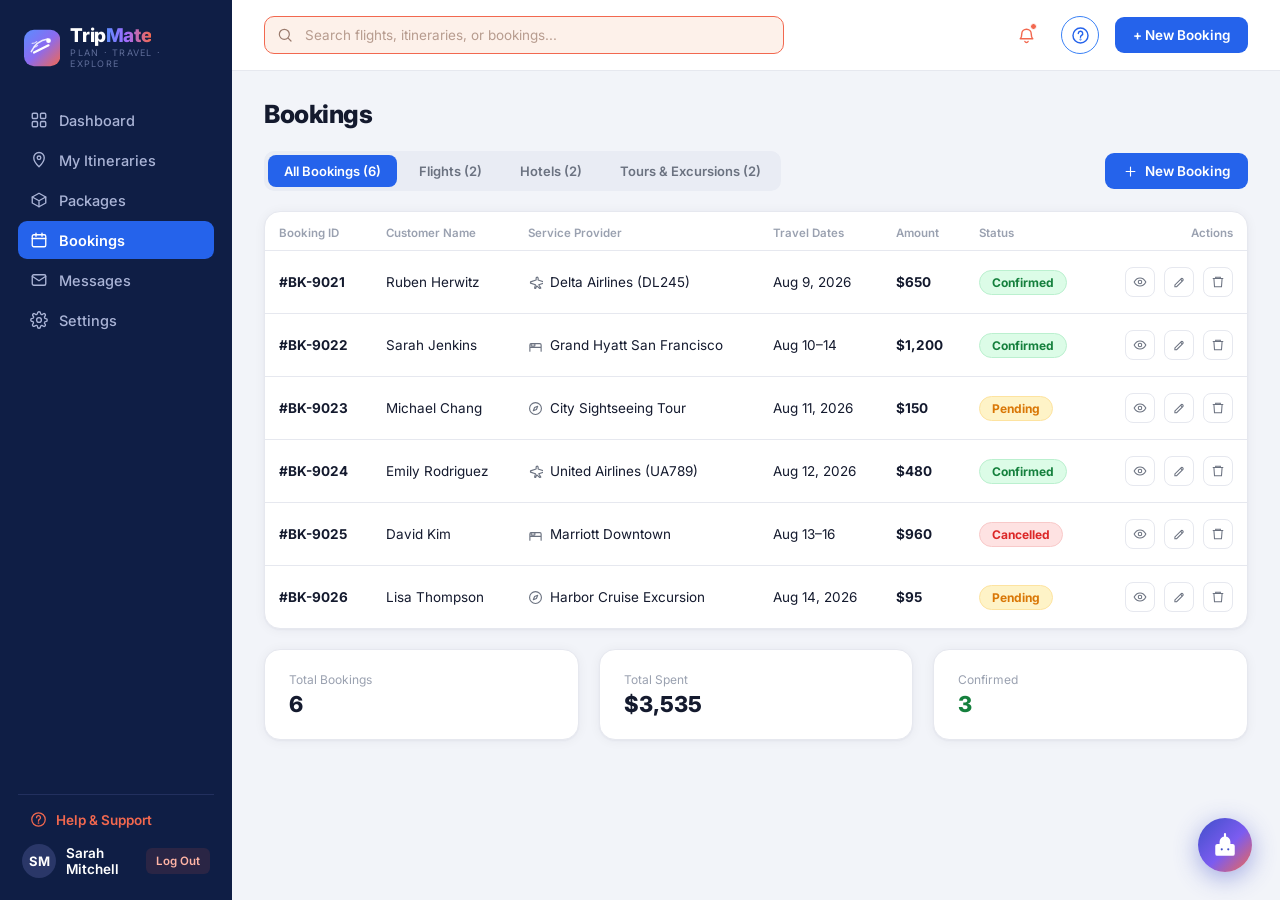
==== bookings.html @ bfa3a0f1 "Add files via upload" ====
<!DOCTYPE html>
<html lang="en">
<head>
<meta charset="UTF-8">
<meta name="viewport" content="width=device-width, initial-scale=1.0">
<title>Bookings — TripMate</title>
<link rel="stylesheet" href="css/styles.css">
</head>
<body>
<div class="app-shell">
  <div id="sidebar-mount"></div>
  <div class="main-col">
    <div id="mobile-header-mount"></div>
    <div id="topbar-mount"></div>
    <div class="page">
      <div class="page-title anim-fade-up">Bookings</div>
      <div id="bookingsContent"></div>
    </div>
  </div>
</div>

<script src="js/app.js"></script>
<script src="js/chatbot.js"></script>
<script>
tmMountLayout('bookings', { cta: { label:'+ New Booking', href:'new-booking.html' } });

const BK_ICON = { 'Flight':'i-plane', 'Hotel':'i-bed', 'Tour / Excursion':'i-compass' };
const BK_ICON_SVG = {
  'i-plane':   `<path d="M10.5 21 12 15.5 4 13v-2l9-3V5a1.6 1.6 0 1 1 3.2 0v3l9 3v2l-8 2.5L20.5 21l-1.7.6L14 17.4l-1.8 4.2z"/>`,
  'i-bed':     `<path d="M3 19v-8a2 2 0 0 1 2-2h14a2 2 0 0 1 2 2v8M3 15h18M3 19v2M21 19v2"/><rect x="5" y="9" width="6" height="4" rx="1"/>`,
  'i-compass': `<circle cx="12" cy="12" r="9.5"/><path d="m15.5 8.5-2 5-5 2 2-5z"/>`
};

function renderBookings() {
  const state    = getState();
  const bookings = state.bookings;
  const statusClass = s => s==='Confirmed'?'badge-green':s==='Pending'?'badge-amber':'badge-red';

  let html = `
  <div class="anim-fade-up" style="display:flex;align-items:center;justify-content:space-between;margin-bottom:20px;flex-wrap:wrap;gap:14px">
    <div class="pill-tabs">
      <button class="pill-tab active" data-filter="all">All Bookings (${bookings.length})</button>
      <button class="pill-tab" data-filter="flights">Flights (${bookings.filter(b=>b.type==='Flight').length})</button>
      <button class="pill-tab" data-filter="hotels">Hotels (${bookings.filter(b=>b.type==='Hotel').length})</button>
      <button class="pill-tab" data-filter="tours">Tours &amp; Excursions (${bookings.filter(b=>b.type==='Tour / Excursion').length})</button>
    </div>
    <a href="new-booking.html" class="btn btn-primary">
      <svg class="icon" viewBox="0 0 24 24"><path d="M12 5v14M5 12h14"/></svg>New Booking
    </a>
  </div>

  <div class="card anim-fade-up delay-1">
    <div class="table-responsive">
      <table class="table" id="bkTable">
        <thead><tr>
          <th>Booking ID</th>
          <th>Customer Name</th>
          <th>Service Provider</th>
          <th>Travel Dates</th>
          <th>Amount</th>
          <th>Status</th>
          <th style="text-align:right">Actions</th>
        </tr></thead>
        <tbody>`;

  if (!bookings.length) {
    html += `<tr><td colspan="7" style="text-align:center;color:var(--text-faint);padding:32px">
      No bookings yet. <a href="new-booking.html" style="color:var(--blue-600);font-weight:600">Create one →</a>
    </td></tr>`;
  }

  bookings.forEach(bk => {
    const cat  = bk.type === 'Flight' ? 'flights' : bk.type === 'Hotel' ? 'hotels' : 'tours';
    const icon = BK_ICON[bk.type] || 'i-compass';
    html += `
    <tr data-filter-row="${cat}">
      <td><b>#${escHtml(bk.ref)}</b></td>
      <td>${escHtml(bk.customer)}</td>
      <td>
        <div style="display:flex;align-items:center;gap:7px">
          <svg style="width:15px;height:15px;stroke:var(--text-muted);fill:none;stroke-width:1.8;stroke-linecap:round;stroke-linejoin:round;flex-shrink:0" viewBox="0 0 24 24">${BK_ICON_SVG[icon]||''}</svg>
          <span>${escHtml(bk.provider)}</span>
        </div>
      </td>
      <td>${escHtml(bk.dates)}</td>
      <td><b>$${bk.amount.toLocaleString()}</b></td>
      <td><span class="badge ${statusClass(bk.status)}">${bk.status}</span></td>
      <td style="text-align:right;white-space:nowrap">
        <button class="table-icon-btn" onclick="openBookingModal(${bk.id})" title="View">
          <svg style="width:14px;height:14px;stroke:currentColor;fill:none;stroke-width:1.8" viewBox="0 0 24 24"><path d="M2 12s3.6-7 10-7 10 7 10 7-3.6 7-10 7-10-7-10-7z"/><circle cx="12" cy="12" r="3"/></svg>
        </button>
        <a href="new-booking.html?edit=${bk.id}" class="table-icon-btn" title="Edit">
          <svg style="width:14px;height:14px;stroke:currentColor;fill:none;stroke-width:1.8" viewBox="0 0 24 24"><path d="M4 20h4L18.5 9.5a2.1 2.1 0 0 0-3-3L5 17v3z"/><path d="m14.5 7 3 3"/></svg>
        </a>
        <button class="table-icon-btn" onclick="deleteBooking(${bk.id})" title="Delete">
          <svg style="width:14px;height:14px;stroke:currentColor;fill:none;stroke-width:1.8" viewBox="0 0 24 24"><path d="M3 6h18M8 6V4h8v2M19 6l-1 14H6L5 6"/></svg>
        </button>
      </td>
    </tr>`;
  });

  html += `</tbody></table></div></div>

  <!-- Summary cards -->
  <div class="grid g-3 anim-fade-up delay-2" style="margin-top:20px">
    <div class="card card-pad card-hover">
      <div style="font-size:12px;color:var(--text-faint);margin-bottom:4px">Total Bookings</div>
      <div style="font-size:22px;font-weight:800">${bookings.length}</div>
    </div>
    <div class="card card-pad card-hover">
      <div style="font-size:12px;color:var(--text-faint);margin-bottom:4px">Total Spent</div>
      <div style="font-size:22px;font-weight:800">$${bookings.reduce((s,b)=>s+b.amount,0).toLocaleString()}</div>
    </div>
    <div class="card card-pad card-hover">
      <div style="font-size:12px;color:var(--text-faint);margin-bottom:4px">Confirmed</div>
      <div style="font-size:22px;font-weight:800;color:var(--green-600)">${bookings.filter(b=>b.status==='Confirmed').length}</div>
    </div>
  </div>`;

  document.getElementById('bookingsContent').innerHTML = html;
  tmInitPillTabs();
}

function deleteBooking(id) {
  const state = getState();
  const bk    = state.bookings.find(b => b.id === id);
  if (!bk) return;
  showConfirm(`Delete booking #${bk.ref} — ${bk.provider}? This cannot be undone.`, function() {
    const s = getState();
    s.bookings = s.bookings.filter(b => b.id !== id);
    setState(s);
    renderBookings();
    showToast(`Booking #${bk.ref} deleted`, 'info');
  });
}

renderBookings();
</script>
</body>
</html>
---- css/styles.css ----
/* ===== TripMate Static — Full Design System ===== */
@import url('https://fonts.googleapis.com/css2?family=Inter:wght@400;500;600;700;800&display=swap');

:root {
  --navy-900: #0f1e45;
  --navy-800: #16234a;
  --navy-700: #1b2d5c;
  --blue-600: #2563eb;
  --blue-500: #3b82f6;
  --blue-100: #dbe6fe;
  --coral-500: #f2684f;
  --coral-600: #e8563c;
  --coral-50:  #fdf1ea;
  --amber-600: #d97706;
  --amber-50:  #fef3c7;
  --green-600: #15803d;
  --green-50:  #dcfce7;
  --red-600:   #dc2626;
  --red-50:    #fee2e2;
  --bg:        #f2f4f9;
  --card:      #ffffff;
  --border:    #e6e8ef;
  --text:      #141a2e;
  --text-muted:#6b7280;
  --text-faint:#9aa1b0;
  --radius-lg: 16px;
  --radius-md: 10px;
  --radius-sm: 7px;
  --shadow-card: 0 1px 2px rgba(16,24,54,.04), 0 1px 12px rgba(16,24,54,.05);
  --shadow-pop:  0 12px 32px rgba(16,24,54,.14);
  --sidebar-w:   232px;
}

*, *::before, *::after { box-sizing: border-box; }
html, body { margin: 0; padding: 0; }
body {
  font-family: 'Inter', -apple-system, BlinkMacSystemFont, 'Segoe UI', Roboto, Helvetica, Arial, sans-serif;
  background: var(--bg);
  color: var(--text);
  -webkit-font-smoothing: antialiased;
}
a { color: inherit; text-decoration: none; }
button { font-family: inherit; cursor: pointer; }
input, select, textarea { font-family: inherit; }
ul { list-style: none; margin: 0; padding: 0; }
h1, h2, h3, h4, p { margin: 0; }
svg { display: block; }

.icon { width: 19px; height: 19px; stroke: currentColor; fill: none; stroke-width: 1.8; stroke-linecap: round; stroke-linejoin: round; }

/* ===== App shell ===== */
.app-shell { display: flex; min-height: 100vh; }
.mobile-header { display: none; }

/* Sidebar */
.sidebar {
  width: var(--sidebar-w); min-width: var(--sidebar-w);
  background: var(--navy-900); color: #c9d2ef;
  display: flex; flex-direction: column;
  padding: 22px 18px;
  position: sticky; top: 0; height: 100vh;
}
.sidebar-logo { display: flex; align-items: center; gap: 10px; padding: 4px 6px 26px; }
.sidebar-logo img { width: 38px; height: 38px; border-radius: 10px; }
.sidebar-logo-text { font-size: 19px; font-weight: 800; letter-spacing: -.02em; line-height: 1; }
.sidebar-logo-text .trip { color: #fff; }
.sidebar-logo-text .mate {
  background: linear-gradient(90deg,#5b8dff 0%,#a06bff 45%,#f2684f 100%);
  -webkit-background-clip: text; background-clip: text; color: transparent;
}
.sidebar-tagline { font-size: 9px; letter-spacing: .14em; color: #5f6d99; margin-top: 2px; }

.nav-list { display: flex; flex-direction: column; gap: 2px; margin-top: 6px; }
.nav-item {
  display: flex; align-items: center; gap: 11px;
  padding: 10px 12px; border-radius: 9px;
  font-size: 14.5px; font-weight: 500; color: #aab4d6;
  transition: background .15s, color .15s, padding-left .16s;
}
.nav-item .icon { width: 18px; height: 18px; stroke: #aab4d6; }
.nav-item:hover { background: #182552; color: #fff; padding-left: 16px; }
.nav-item:hover .icon { stroke: #fff; }
.nav-item.active { background: var(--blue-600); color: #fff; font-weight: 600; }
.nav-item.active .icon { stroke: #fff; }
.nav-badge { background: linear-gradient(90deg,#5b8dff,#f2684f); color: #fff; font-size: 9px; font-weight: 800; padding: 2px 6px; border-radius: 99px; margin-left: 4px; }

.sidebar-spacer { flex: 1; }
.sidebar-help {
  display: flex; align-items: center; gap: 9px; color: var(--coral-500);
  font-size: 13.5px; font-weight: 600; padding: 16px 12px;
  border-top: 1px solid #22305e; margin-top: 6px;
  cursor: pointer; background: none; border-left: none; border-right: none; border-bottom: none; width: 100%; text-align: left;
}
.sidebar-help .icon { stroke: var(--coral-500); width: 17px; height: 17px; }
.sidebar-profile { display: flex; align-items: center; gap: 10px; padding: 0 4px; }
.sidebar-avatar { width: 34px; height: 34px; border-radius: 50%; background: #2a3768; flex-shrink: 0; display: flex; align-items: center; justify-content: center; color: #fff; font-size: 13px; font-weight: 700; overflow: hidden; }
.sidebar-avatar img { width: 100%; height: 100%; object-fit: cover; }
.sidebar-profile-name { font-size: 13.5px; font-weight: 600; color: #fff; flex: 1; }
.sidebar-logout {
  font-size: 11.5px; font-weight: 600; color: #ffb4a5; background: #2a2545;
  border: none; border-radius: 6px; padding: 6px 10px;
  transition: background .16s, color .16s;
}
.sidebar-logout:hover { background: #3d2d6e; color: #fff; }

/* Main column */
.main-col { flex: 1; min-width: 0; display: flex; flex-direction: column; }

/* Topbar */
.topbar {
  background: #fff; border-bottom: 1px solid var(--border);
  display: flex; align-items: center; gap: 20px;
  padding: 16px 32px; position: sticky; top: 0; z-index: 20;
}
.topbar-search { flex: 1; max-width: 520px; position: relative; }
.topbar-search input {
  width: 100%; padding: 10px 16px 10px 40px;
  border: 1.5px solid var(--coral-500); border-radius: 10px;
  background: var(--coral-50); font-size: 13.5px; color: var(--text); outline: none;
}
.topbar-search input::placeholder { color: #b79c8f; }
.topbar-search .icon { position: absolute; left: 13px; top: 50%; transform: translateY(-50%); width: 16px; height: 16px; stroke: #9a7a6c; }
.topbar-actions { display: flex; align-items: center; gap: 16px; margin-left: auto; }
.topbar-icon-btn {
  width: 38px; height: 38px; border-radius: 50%; display: flex; align-items: center; justify-content: center;
  border: 1.5px solid var(--border); background: #fff; position: relative; color: var(--text-muted);
  transition: background .16s, transform .16s;
}
.topbar-icon-btn:hover { background: #f4f5f8; transform: scale(1.08); }
.topbar-icon-btn.bell { border-color: transparent; color: var(--coral-500); }
.topbar-icon-btn.bell .icon { stroke: var(--coral-500); }
.topbar-icon-btn.help { border-color: var(--blue-500); color: var(--blue-600); }
.topbar-icon-btn.help .icon { stroke: var(--blue-600); }
.topbar-dot { position: absolute; top: 6px; right: 7px; width: 7px; height: 7px; border-radius: 50%; background: var(--coral-500); border: 1.5px solid #fff; }

/* Search results */
.search-results {
  position: absolute; top: calc(100% + 8px); left: 0; right: 0;
  background: #fff; border: 1.5px solid var(--border); border-radius: 12px;
  box-shadow: var(--shadow-pop); z-index: 200; max-height: 320px; overflow-y: auto;
  display: none;
}
.search-results.open { display: block; }
.search-result-item {
  display: flex; align-items: center; gap: 12px; padding: 12px 16px;
  cursor: pointer; transition: background .14s; font-size: 13.5px;
}
.search-result-item:hover { background: var(--coral-50); }
.search-result-item .icon { width: 16px; height: 16px; stroke: var(--text-muted); flex-shrink: 0; }

/* Buttons */
.btn {
  display: inline-flex; align-items: center; gap: 7px; justify-content: center;
  border: none; border-radius: 9px; padding: 10px 18px; font-size: 13.5px; font-weight: 600;
  cursor: pointer; white-space: nowrap;
  transition: background .18s, box-shadow .18s, transform .14s, opacity .18s, filter .18s;
}
.btn .icon { width: 15px; height: 15px; }
.btn:hover  { transform: translateY(-1px); box-shadow: 0 4px 14px rgba(16,24,54,.13); }
.btn:active { transform: translateY(0); box-shadow: none; }
.btn-primary { background: var(--blue-600); color: #fff; }
.btn-primary:hover { background: #1d4fd1; }
.btn-coral { background: linear-gradient(90deg,var(--coral-500),#e0574e); color: #fff; }
.btn-coral:hover { filter: brightness(1.06); }
.btn-outline { background: #fff; border: 1.5px solid var(--border); color: var(--text); }
.btn-outline:hover { border-color: var(--blue-500); color: var(--blue-600); background: #f5f8ff; }
.btn-outline-blue { background: #fff; border: 1.5px solid var(--blue-500); color: var(--blue-600); }
.btn-outline-blue:hover { background: var(--blue-100); }
.btn-ghost { background: transparent; color: var(--text-muted); font-weight: 600; }
.btn-danger { background: #dc2626; color: #fff; }
.btn-danger:hover { background: #b91c1c; }
.btn-sm { padding: 7px 13px; font-size: 12.5px; }
.btn-lg { padding: 13px 22px; font-size: 14.5px; }
.btn-block { width: 100%; }
.btn[disabled] { opacity: .55; cursor: not-allowed; }

/* Page container */
.page { padding: 28px 32px 60px; max-width: 1600px; }
.page-breadcrumb { font-size: 12.5px; color: var(--text-faint); margin-bottom: 6px; display: flex; align-items: center; gap: 6px; }
.page-breadcrumb a:hover { color: var(--blue-600); }
.page-breadcrumb .current { color: var(--blue-600); font-weight: 600; }
.page-title { font-size: 25px; font-weight: 800; letter-spacing: -.02em; margin-bottom: 22px; }

/* Cards */
.card { background: var(--card); border-radius: var(--radius-lg); box-shadow: var(--shadow-card); border: 1px solid var(--border); transition: box-shadow .22s, transform .22s, border-color .22s; }
.card-pad { padding: 22px 24px; }
.card-hover:hover { box-shadow: 0 8px 28px rgba(16,24,54,.13); transform: translateY(-2px); border-color: #d0d5e8; }

/* Grid helpers */
.grid { display: grid; gap: 20px; }
.g-2col { grid-template-columns: 2.15fr 1fr; }
.g-3 { grid-template-columns: repeat(3, 1fr); }
.stack { display: flex; flex-direction: column; gap: 20px; }
.row { display: flex; }
.row-between { display: flex; align-items: center; justify-content: space-between; }
.row-gap { display: flex; align-items: center; gap: 10px; }

/* Badges */
.badge {
  display: inline-flex; align-items: center; gap: 5px; padding: 4px 12px; border-radius: 999px;
  font-size: 12px; font-weight: 700; border: 1.3px solid transparent;
  transition: filter .14s, transform .14s;
}
.badge-green  { background: var(--green-50);  color: var(--green-600);  border-color: #bbf0cf; }
.badge-amber  { background: var(--amber-50);  color: var(--amber-600);  border-color: #fde3a0; }
.badge-red    { background: var(--red-50);    color: var(--red-600);    border-color: #f8c9c9; }
.badge-blue   { background: var(--blue-100);  color: var(--blue-600);   border-color: #c1d4fd; }
.badge-outline { background: #fff; border-color: var(--coral-500); color: var(--coral-600); }

/* Forms */
.field { display: flex; flex-direction: column; gap: 6px; margin-bottom: 16px; }
.field label { font-size: 12.5px; font-weight: 600; color: #374151; }
.field .req { color: var(--coral-500); }
.field input, .field select, .field textarea {
  border: 1.4px solid var(--border); border-radius: 9px; padding: 11px 13px;
  font-size: 13.5px; outline: none; color: var(--text); background: #fff; width: 100%;
}
.field input:focus, .field select:focus, .field textarea:focus {
  border-color: var(--blue-500); box-shadow: 0 0 0 3px rgba(37,99,235,.12);
  transition: border-color .15s, box-shadow .15s;
}
.field-row { display: grid; grid-template-columns: 1fr 1fr; gap: 16px; }
.help-text { font-size: 11.5px; color: var(--text-faint); }
.checkbox-row { display: flex; align-items: center; gap: 8px; font-size: 13px; color: var(--text-muted); }
.checkbox-row input { width: 15px; height: 15px; accent-color: var(--blue-600); }

/* Tabs */
.tabs { display: flex; gap: 26px; border-bottom: 1px solid var(--border); margin-bottom: 22px; overflow-x: auto; }
.tab { padding: 0 2px 12px; font-size: 13.5px; font-weight: 600; color: var(--text-faint); border-bottom: 2.5px solid transparent; background: none; border-top: none; border-left: none; border-right: none; white-space: nowrap; flex-shrink: 0; cursor: pointer; transition: color .16s, border-color .16s; }
.tab.active { color: var(--coral-500); border-color: var(--coral-500); }
.tab:hover:not(.active) { color: var(--text); }
.pill-tabs { display: flex; gap: 6px; background: #e9ecf4; padding: 4px; border-radius: 10px; width: max-content; max-width: 100%; overflow-x: auto; }
.pill-tab { padding: 8px 16px; border-radius: 8px; font-size: 13px; font-weight: 600; color: var(--text-muted); background: none; border: none; white-space: nowrap; flex-shrink: 0; cursor: pointer; transition: background .16s, color .16s, transform .14s; }
.pill-tab.active { background: var(--blue-600); color: #fff; }
.pill-tab:not(.active):hover { background: #fff; color: var(--text); transform: scale(1.03); }

/* Table */
.table { width: 100%; border-collapse: collapse; }
.table th { text-align: left; font-size: 11.5px; color: var(--text-faint); font-weight: 600; padding: 14px 14px 10px; border-bottom: 1px solid var(--border); }
.table td { padding: 16px 14px; font-size: 13.5px; border-bottom: 1px solid var(--border); vertical-align: middle; }
.table tr:last-child td { border-bottom: none; }
.table tbody tr { transition: background .14s; cursor: default; }
.table tbody tr:hover { background: #f7f8fc; }
.table-icon-btn { width: 30px; height: 30px; border-radius: 8px; border: 1px solid var(--border); background: #fff; display: inline-flex; align-items: center; justify-content: center; color: var(--text-muted); margin-left: 5px; cursor: pointer; transition: background .14s, border-color .14s, transform .14s; }
.table-icon-btn:hover { background: var(--blue-100); border-color: var(--blue-500); color: var(--blue-600); transform: scale(1.12); }
.table-responsive { overflow-x: auto; -webkit-overflow-scrolling: touch; border-radius: var(--radius-md); }

/* Accordion */
.acc-item { background: var(--coral-50); border-radius: var(--radius-md); margin-bottom: 14px; overflow: hidden; }
.acc-head { display: flex; align-items: center; gap: 10px; padding: 18px 22px; cursor: pointer; background: none; border: none; width: 100%; text-align: left; transition: background .16s; }
.acc-head:hover { background: rgba(0,0,0,.03); }
.acc-head .day-label { font-weight: 700; font-size: 14.5px; }
.acc-head .day-title { font-weight: 700; font-size: 14.5px; color: #3d3428; }
.acc-head .day-date { font-size: 12.5px; color: var(--text-faint); margin-left: 4px; }
.acc-head .chev { margin-left: auto; color: #7c6a55; transition: transform .18s; }
.acc-item.open .chev { transform: rotate(180deg); }
.acc-body { max-height: 0; overflow: hidden; transition: max-height .28s cubic-bezier(.4,0,.2,1); }
.acc-item.open .acc-body { max-height: 1200px; }
.timeline { padding: 6px 22px 20px; }
.tl-row { display: flex; gap: 16px; position: relative; padding-bottom: 22px; }
.tl-row:last-child { padding-bottom: 2px; }
.tl-time { width: 66px; flex-shrink: 0; font-size: 12.5px; font-weight: 700; color: #3d3428; padding-top: 2px; }
.tl-rail { display: flex; flex-direction: column; align-items: center; width: 16px; flex-shrink: 0; }
.tl-dot { width: 9px; height: 9px; border-radius: 50%; background: var(--blue-500); margin-top: 5px; flex-shrink: 0; animation: pulse-dot 2.4s ease-in-out infinite; }
.tl-line { width: 1.5px; flex: 1; background: #d8cdbd; margin-top: 2px; }
.tl-icon { width: 30px; height: 30px; border-radius: 50%; background: #fff; display: flex; align-items: center; justify-content: center; flex-shrink: 0; }
.tl-icon .icon { width: 15px; height: 15px; stroke: var(--blue-600); }
.tl-body h4 { font-size: 13.5px; font-weight: 700; margin-bottom: 3px; }
.tl-body p { font-size: 12.5px; color: var(--text-muted); line-height: 1.5; }
.tl-body .loc { color: var(--coral-600); font-weight: 600; }

/* Toggle switch */
.switch { position: relative; width: 40px; height: 22px; flex-shrink: 0; }
.switch input { opacity: 0; width: 0; height: 0; position: absolute; }
.switch .track { position: absolute; inset: 0; background: #d7dae3; border-radius: 999px; transition: .15s; cursor: pointer; }
.switch .thumb { position: absolute; top: 2px; left: 2px; width: 18px; height: 18px; background: #fff; border-radius: 50%; transition: .15s; box-shadow: 0 1px 3px rgba(0,0,0,.2); pointer-events: none; }
.switch input:checked + .track { background: var(--coral-500); }
.switch input:checked ~ .thumb, .switch input:checked + .track + .thumb { transform: translateX(18px); }

/* Misc utility */
.muted { color: var(--text-muted); }
.faint { color: var(--text-faint); }
.small { font-size: 12.5px; }
.divider { height: 1px; background: var(--border); margin: 20px 0; }
.avatar-circ { border-radius: 50%; background: var(--border); flex-shrink: 0; }
.center-page { min-height: 100vh; display: flex; align-items: center; justify-content: center; }
.stars { display: flex; gap: 2px; }
.stars .icon { width: 15px; height: 15px; }
.star-on { fill: #f5a524; stroke: #f5a524; }
.star-off { fill: none; stroke: #d8dae3; }

/* ===== Animations ===== */
@keyframes fadeInUp { from { opacity:0; transform:translateY(18px); } to { opacity:1; transform:translateY(0); } }
@keyframes fadeIn   { from { opacity:0; } to { opacity:1; } }
@keyframes slideInRight { from { opacity:0; transform:translateX(24px); } to { opacity:1; transform:translateX(0); } }
@keyframes scaleIn  { from { opacity:0; transform:scale(.93); } to { opacity:1; transform:scale(1); } }
@keyframes pulse-dot { 0%,100%{opacity:1;transform:scale(1)} 50%{opacity:.6;transform:scale(1.35)} }
@keyframes shimmer  { 0%{background-position:-400px 0} 100%{background-position:400px 0} }
@keyframes spin     { to { transform: rotate(360deg); } }
@keyframes count-up { from { opacity:0; transform:translateY(8px); } to { opacity:1; transform:translateY(0); } }
@keyframes chatSlideUp { from { opacity:0; transform:translateY(20px) scale(.97); } to { opacity:1; transform:translateY(0) scale(1); } }
@keyframes bounce-dot { 0%,80%,100%{transform:translateY(0)} 40%{transform:translateY(-6px)} }

.anim-fade-up  { animation: fadeInUp .42s cubic-bezier(.22,.68,0,1.2) both; }
.anim-fade     { animation: fadeIn .35s ease both; }
.anim-slide-r  { animation: slideInRight .38s cubic-bezier(.22,.68,0,1.2) both; }
.anim-scale    { animation: scaleIn .32s cubic-bezier(.22,.68,0,1.2) both; }
.delay-1 { animation-delay:.06s } .delay-2 { animation-delay:.12s }
.delay-3 { animation-delay:.18s } .delay-4 { animation-delay:.24s }
.delay-5 { animation-delay:.30s } .delay-6 { animation-delay:.36s }

/* ===== Global Modal System ===== */
.tm-modal-overlay {
  display: none; position: fixed; inset: 0;
  background: rgba(10,18,48,.52); z-index: 500;
  align-items: center; justify-content: center;
  padding: 20px; backdrop-filter: blur(3px);
}
.tm-modal-overlay.open { display: flex !important; animation: fadeIn .2s ease; }
.tm-modal {
  background: #fff; border-radius: 20px; padding: 32px;
  width: 100%; max-width: 480px;
  box-shadow: 0 24px 64px rgba(10,18,48,.22);
  animation: scaleIn .28s cubic-bezier(.22,.68,0,1.2);
  position: relative; max-height: 90vh; overflow-y: auto;
}
.tm-modal-wide { max-width: 620px; }
.tm-modal-xl   { max-width: 780px; }
.tm-modal-close {
  position: absolute; top: 16px; right: 18px;
  background: var(--bg); border: none; width: 30px; height: 30px;
  border-radius: 50%; display: flex; align-items: center; justify-content: center;
  cursor: pointer; color: var(--text-muted); font-size: 18px;
  transition: background .15s, transform .15s;
}
.tm-modal-close:hover { background: #e8eaf0; transform: scale(1.1); }
.tm-modal-icon { width: 52px; height: 52px; border-radius: 14px; display: flex; align-items: center; justify-content: center; margin-bottom: 18px; }
.tm-modal-icon .icon { width: 24px; height: 24px; }
.tm-modal-h { font-size: 19px; font-weight: 800; margin-bottom: 6px; }
.tm-modal-sub { font-size: 13px; color: var(--text-muted); margin-bottom: 22px; line-height: 1.6; }
.tm-modal-footer { display: flex; align-items: center; justify-content: flex-end; gap: 10px; margin-top: 22px; }

/* Skeleton loader */
.skeleton { background: linear-gradient(90deg,#eceef4 25%,#f6f7fb 50%,#eceef4 75%); background-size: 400px 100%; animation: shimmer 1.4s infinite linear; border-radius: 6px; }

/* Toast notifications */
.tm-toast-wrap { position: fixed; bottom: 24px; right: 24px; z-index: 600; display: flex; flex-direction: column; gap: 10px; pointer-events: none; }
.tm-toast {
  background: #fff; border-radius: 12px; padding: 14px 18px; font-size: 13.5px; font-weight: 600;
  box-shadow: 0 8px 28px rgba(16,24,54,.18); display: flex; align-items: center; gap: 10px;
  border-left: 4px solid var(--blue-600);
  animation: slideInRight .32s cubic-bezier(.22,.68,0,1.2);
  pointer-events: all; min-width: 220px; max-width: 320px;
}
.tm-toast.success { border-color: var(--green-600); }
.tm-toast.error   { border-color: var(--red-600); }
.tm-toast.warning { border-color: var(--amber-600); }
.tm-toast .toast-icon { width: 18px; height: 18px; flex-shrink: 0; }
.tm-toast.success .toast-icon { color: var(--green-600); }
.tm-toast.error   .toast-icon { color: var(--red-600); }
.tm-toast.warning { color: var(--amber-600); }
.tm-toast.info    .toast-icon { color: var(--blue-600); }

/* ===== Chatbot ===== */
.chat-fab {
  position: fixed; bottom: 28px; right: 28px; z-index: 400;
  width: 54px; height: 54px; border-radius: 50%;
  background: linear-gradient(135deg,#3f4fc9,#7c5cf0 55%,#f2684f);
  border: none; cursor: pointer; display: flex; align-items: center; justify-content: center;
  box-shadow: 0 6px 24px rgba(63,79,201,.45); transition: transform .2s, box-shadow .2s;
}
.chat-fab:hover { transform: scale(1.1); box-shadow: 0 10px 32px rgba(63,79,201,.55); }
.chat-fab svg { width: 26px; height: 26px; fill: #fff; }
.chat-fab-badge {
  position: absolute; top: 0; right: 0; width: 16px; height: 16px; border-radius: 50%;
  background: var(--coral-500); border: 2px solid #fff; font-size: 9px; font-weight: 800;
  color: #fff; display: flex; align-items: center; justify-content: center;
}
.chat-window {
  position: fixed; bottom: 96px; right: 28px; z-index: 401;
  width: 380px; height: 560px; background: #fff; border-radius: 20px;
  box-shadow: 0 20px 60px rgba(10,18,48,.22);
  display: flex; flex-direction: column; overflow: hidden;
  animation: chatSlideUp .32s cubic-bezier(.22,.68,0,1.2);
  border: 1px solid var(--border);
}
.chat-window.hidden { display: none !important; }
.chat-win-head {
  background: linear-gradient(135deg,#3f4fc9,#7c5cf0 55%,#f2684f);
  padding: 16px 18px; display: flex; align-items: center; gap: 12px;
}
.chat-win-head-avatar { width: 36px; height: 36px; border-radius: 50%; background: rgba(255,255,255,.2); display: flex; align-items: center; justify-content: center; }
.chat-win-head-avatar svg { width: 20px; height: 20px; fill: #fff; }
.chat-win-title { flex: 1; }
.chat-win-title strong { display: block; font-size: 14px; font-weight: 700; color: #fff; }
.chat-win-title span { font-size: 11.5px; color: rgba(255,255,255,.75); }
.chat-win-close { background: rgba(255,255,255,.18); border: none; width: 28px; height: 28px; border-radius: 50%; display: flex; align-items: center; justify-content: center; cursor: pointer; color: #fff; font-size: 16px; transition: background .15s; }
.chat-win-close:hover { background: rgba(255,255,255,.3); }
.chat-win-body { flex: 1; overflow-y: auto; padding: 16px; display: flex; flex-direction: column; gap: 12px; scroll-behavior: smooth; }
.chat-welcome { text-align: center; padding: 20px 16px; }
.chat-welcome-icon { width: 56px; height: 56px; background: linear-gradient(135deg,#3f4fc9,#7c5cf0); border-radius: 50%; display: flex; align-items: center; justify-content: center; margin: 0 auto 12px; }
.chat-welcome-icon svg { width: 28px; height: 28px; fill: #fff; }
.chat-welcome h4 { font-size: 15px; font-weight: 800; margin-bottom: 6px; }
.chat-welcome p { font-size: 12.5px; color: var(--text-muted); line-height: 1.5; margin-bottom: 16px; }
.chat-chips { display: flex; flex-wrap: wrap; gap: 7px; justify-content: center; }
.chat-chip { background: var(--blue-100); color: var(--blue-600); border: none; border-radius: 99px; padding: 7px 14px; font-size: 12px; font-weight: 600; cursor: pointer; transition: background .15s, transform .14s; }
.chat-chip:hover { background: #c3d8fd; transform: translateY(-1px); }
.chat-msg { max-width: 85%; }
.chat-msg.user { align-self: flex-end; }
.chat-msg.bot  { align-self: flex-start; }
.chat-bubble { padding: 10px 14px; border-radius: 14px; font-size: 13.5px; line-height: 1.55; }
.chat-msg.user .chat-bubble { background: linear-gradient(100deg,#3f63e0,#7c5cf0); color: #fff; border-bottom-right-radius: 4px; }
.chat-msg.bot  .chat-bubble { background: #f1f2f6; color: var(--text); border-bottom-left-radius: 4px; }
.chat-bubble p { margin: 0 0 6px; } .chat-bubble p:last-child { margin-bottom: 0; }
.chat-bubble ul { margin: 6px 0; padding-left: 16px; }
.chat-bubble li { margin-bottom: 4px; list-style: disc; }
.chat-bubble strong { font-weight: 700; }
.chat-bubble em { font-style: italic; }
.chat-bubble h3, .chat-bubble h4 { font-size: 14px; font-weight: 700; margin: 8px 0 4px; }
.chat-time { font-size: 10.5px; color: var(--text-faint); margin-top: 4px; text-align: right; }
.chat-msg.bot .chat-time { text-align: left; }
.typing-indicator { display: flex; gap: 4px; align-items: center; padding: 12px 14px; background: #f1f2f6; border-radius: 14px; border-bottom-left-radius: 4px; width: fit-content; }
.typing-dot { width: 7px; height: 7px; border-radius: 50%; background: var(--text-faint); animation: bounce-dot 1.4s ease infinite; }
.typing-dot:nth-child(2) { animation-delay: .2s; }
.typing-dot:nth-child(3) { animation-delay: .4s; }
.chat-win-foot { padding: 12px 14px; border-top: 1px solid var(--border); }
.chat-input-row { display: flex; align-items: flex-end; gap: 8px; background: var(--bg); border-radius: 12px; padding: 8px 12px; }
.chat-input-row textarea { flex: 1; border: none; background: transparent; outline: none; font-size: 13px; resize: none; max-height: 110px; font-family: inherit; color: var(--text); line-height: 1.5; }
.chat-input-row textarea::placeholder { color: var(--text-faint); }
.chat-send-btn { width: 34px; height: 34px; border-radius: 50%; background: var(--blue-600); border: none; display: flex; align-items: center; justify-content: center; cursor: pointer; flex-shrink: 0; transition: background .15s, transform .14s; }
.chat-send-btn:hover { background: #1d4fd1; transform: scale(1.08); }
.chat-send-btn svg { width: 16px; height: 16px; fill: #fff; }
.chat-clear-btn { background: none; border: none; color: var(--text-faint); font-size: 11px; cursor: pointer; padding: 4px 0; display: flex; align-items: center; gap: 5px; transition: color .15s; }
.chat-clear-btn:hover { color: var(--red-600); }
.chat-win-foot-meta { display: flex; justify-content: space-between; align-items: center; margin-bottom: 8px; }
.chat-footer-note { font-size: 10.5px; color: var(--text-faint); }
.chat-key-hint { font-size: 10.5px; color: var(--text-faint); }

/* ===== Dashboard specific ===== */
.next-trip { background: linear-gradient(120deg,#3f4fc9,#7c5cf0 55%,#f2684f); color: #fff; border-radius: var(--radius-lg); padding: 22px; position: relative; overflow: hidden; cursor: pointer; transition: box-shadow .22s, transform .22s; }
.next-trip:hover { box-shadow: 0 12px 36px rgba(63,79,201,.35); transform: translateY(-2px); }
.next-trip::before { content:""; position:absolute; width:200px; height:200px; border-radius:50%; background:rgba(255,255,255,.06); top:-60px; right:-40px; pointer-events:none; }
.next-trip::after  { content:""; position:absolute; width:120px; height:120px; border-radius:50%; background:rgba(255,255,255,.04); bottom:-30px; left:20px; pointer-events:none; }
.next-trip .label  { font-size:11px; letter-spacing:.1em; color:#e7e6ff; font-weight:700; margin-bottom:8px; position:relative; }
.next-trip h3      { font-size:20px; font-weight:800; margin-bottom:4px; position:relative; }
.next-trip p       { font-size:12.5px; color:#e9e8ff; margin-bottom:16px; position:relative; }
.next-trip-bar     { height:6px; border-radius:99px; background:rgba(255,255,255,.3); margin-bottom:14px; overflow:hidden; position:relative; }
.next-trip-bar span{ display:block; height:100%; background:#fff; border-radius:99px; transition:width 1.2s cubic-bezier(.22,.68,0,1.2); }
.stat-card { display: flex; align-items: center; gap: 14px; cursor: default; }
.stat-dot  { width: 38px; height: 38px; border-radius: 10px; flex-shrink: 0; display: flex; align-items: center; justify-content: center; transition: transform .2s; }
.stat-card:hover .stat-dot { transform: scale(1.18) rotate(6deg); }
.stat-num  { font-size: 22px; font-weight: 800; line-height: 1; animation: count-up .5s cubic-bezier(.22,.68,0,1.2) both; }
.stat-label{ font-size: 12px; color: var(--text-muted); margin-top: 3px; }
.pack-row  { display: flex; align-items: center; gap: 10px; padding: 8px 0; font-size: 13px; cursor: pointer; transition: background .14s, border-radius .14s; border-radius: 8px; padding-left: 4px; margin-left: -4px; }
.pack-row:hover { background: var(--coral-50); }
.pack-row input { width: 16px; height: 16px; accent-color: var(--blue-600); flex-shrink: 0; }
.pack-row.done span { text-decoration: line-through; color: var(--text-faint); }
.pack-progress { height: 4px; border-radius: 99px; background: var(--border); margin: 10px 0 12px; overflow: hidden; }
.pack-progress-fill { height: 100%; background: linear-gradient(90deg,var(--blue-600),var(--coral-500)); border-radius: 99px; transition: width 1s cubic-bezier(.22,.68,0,1.2); }
.pack-meta { font-size: 11.5px; color: var(--text-faint); margin-bottom: 10px; }
.qa-btn { border-radius: 10px; padding: 12px; text-align: center; font-size: 13px; font-weight: 700; margin-bottom: 9px; display: flex; align-items: center; justify-content: center; gap: 8px; transition: filter .18s, transform .16s, box-shadow .16s; }
.qa-btn:hover { filter: brightness(.95); transform: translateY(-2px); box-shadow: 0 4px 12px rgba(16,24,54,.1); }
.qa-btn svg { width: 15px; height: 15px; stroke: currentColor; fill: none; stroke-width: 1.8; stroke-linecap: round; stroke-linejoin: round; }
.booking-row { display: flex; align-items: center; justify-content: space-between; padding: 12px 6px; border-bottom: 1px solid var(--border); cursor: pointer; border-radius: 8px; margin-left: -6px; padding-left: 6px; transition: background .14s; }
.booking-row:last-child { border-bottom: none; }
.booking-row:hover { background: #f7f8fc; }
.booking-row .bk-name { font-size: 13.5px; font-weight: 700; }
.booking-row .bk-date { font-size: 12px; color: var(--text-faint); margin-top: 2px; }
.booking-row:hover .bk-name { color: var(--blue-600); }
.tip-row { display: flex; gap: 9px; font-size: 13px; color: var(--text-muted); padding: 8px 0; line-height: 1.6; border-bottom: 1px solid var(--border); transition: background .14s, color .14s; }
.tip-row:last-child { border-bottom: none; }
.tip-dot { width: 7px; height: 7px; border-radius: 50%; background: var(--blue-500); margin-top: 7px; flex-shrink: 0; transition: transform .2s; }
.tip-row:hover { color: var(--text); }
.tip-row:hover .tip-dot { transform: scale(1.5); background: var(--coral-500); }
.card-h { font-size: 15px; font-weight: 800; margin-bottom: 14px; }
.card-h-row { display: flex; align-items: center; justify-content: space-between; margin-bottom: 14px; }
.view-all-link { font-size: 12px; color: var(--blue-600); font-weight: 700; }
.view-all-link:hover { text-decoration: underline; }
.weather-temp  { font-size: 14px; font-weight: 700; margin: 10px 0 14px; }
.weather-row   { display: flex; justify-content: space-between; gap: 4px; }
.weather-day   { text-align: center; font-size: 12px; color: var(--text-muted); cursor: default; transition: background .14s, border-radius .14s, transform .14s; border-radius: 8px; padding: 4px 6px; margin: -4px -6px; }
.weather-day:hover { background: #eef2ff; transform: translateY(-2px); }
.itin-row { font-size: 13px; color: var(--text); padding: 9px 4px; border-bottom: 1px solid var(--border); display: flex; align-items: center; gap: 8px; border-radius: 6px; margin-left: -4px; transition: background .14s; }
.itin-row:last-child { border-bottom: none; }
.itin-row b { font-weight: 600; flex-shrink: 0; color: var(--coral-600); }
.itin-row:hover { background: #fff0eb; }
.flight-title { font-size: 16px; font-weight: 800; margin-bottom: 12px; }
.flight-detail { font-size: 13px; color: var(--text-muted); margin-bottom: 6px; }
.flight-detail b { color: var(--text); font-weight: 600; }
.flight-badge-row { display: flex; align-items: center; gap: 8px; margin-bottom: 14px; }
.pulse-live { width: 8px; height: 8px; border-radius: 50%; background: var(--green-600); animation: pulse-dot 2s infinite; }

/* ===== Messages page ===== */
.msg-shell { display: flex; background: #fff; border: 1px solid var(--border); border-radius: var(--radius-lg); overflow: hidden; height: calc(100vh - 165px); box-shadow: var(--shadow-card); }
.conv-list { width: 320px; border-right: 1px solid var(--border); display: flex; flex-direction: column; flex-shrink: 0; overflow-y: auto; }
.conv-search { display: flex; align-items: center; gap: 9px; padding: 16px 18px; border-bottom: 1px solid var(--border); }
.conv-search .icon { width: 16px; height: 16px; color: var(--text-faint); }
.conv-search input { border: none; outline: none; font-size: 13px; flex: 1; background: none; }
.conv-item { display: flex; gap: 11px; padding: 14px 18px; border-bottom: 1px solid var(--border); text-decoration: none; color: inherit; cursor: pointer; transition: background .14s; }
.conv-item:hover { background: #fafafa; }
.conv-item.active { background: var(--coral-50); }
.conv-avatar { width: 38px; height: 38px; border-radius: 50%; flex-shrink: 0; display: flex; align-items: center; justify-content: center; color: #fff; font-size: 12px; font-weight: 700; }
.conv-body { flex: 1; min-width: 0; }
.conv-top { display: flex; justify-content: space-between; align-items: baseline; }
.conv-name { font-size: 13.5px; font-weight: 700; }
.conv-time { font-size: 11px; color: var(--text-faint); flex-shrink: 0; }
.conv-preview { font-size: 12px; color: var(--text-muted); white-space: nowrap; overflow: hidden; text-overflow: ellipsis; margin-top: 2px; }
.chat-col { flex: 1; display: flex; flex-direction: column; min-width: 0; }
.chat-head { display: flex; align-items: center; gap: 11px; padding: 16px 22px; border-bottom: 1px solid var(--border); }
.chat-head .status { font-size: 11.5px; color: var(--green-600); display: flex; align-items: center; gap: 5px; }
.chat-head .status::before { content:""; width:7px; height:7px; border-radius:50%; background:var(--green-600); }
.chat-head .spacer { flex: 1; }
.chat-body { flex: 1; overflow-y: auto; padding: 24px; }
.msg-row { display: flex; margin-bottom: 20px; }
.msg-row.out { justify-content: flex-end; }
.bubble { max-width: 56%; padding: 12px 16px; border-radius: 14px; font-size: 13.5px; line-height: 1.5; }
.bubble.in  { background: #f1f2f6; border-bottom-left-radius: 4px; }
.bubble.out { background: linear-gradient(100deg,#3f63e0,#f2684f); color: #fff; border-bottom-right-radius: 4px; }
.msg-time-label { font-size: 10.5px; color: var(--text-faint); margin-top: 5px; text-align: right; }
.msg-row.in .msg-time-label { text-align: left; }
.chat-input-bar { display: flex; align-items: center; gap: 12px; padding: 16px 22px; border-top: 1px solid var(--border); }
.chat-input-bar input { flex: 1; border: 1px solid var(--border); border-radius: 20px; padding: 11px 18px; font-size: 13px; outline: none; background: var(--bg); }
.chat-input-bar input:focus { border-color: var(--blue-500); }
.empty-chat { flex: 1; display: flex; align-items: center; justify-content: center; color: var(--text-faint); font-size: 13px; }
.msg-back-btn { display: flex; align-items: center; gap: 6px; font-size: 13px; font-weight: 600; color: var(--blue-600); background: #fff; border: 1px solid var(--border); padding: 8px 12px; cursor: pointer; border-radius: 20px; transition: all .2s; }
.msg-back-btn:hover { background: var(--bg); border-color: var(--blue-600); }

/* ===== Packages page ===== */
.feat-pkg { display: grid; grid-template-columns: 1.1fr 1fr; gap: 0; overflow: hidden; margin-bottom: 20px; }
.feat-img { position: relative; }
.feat-img img { width: 100%; height: 100%; object-fit: cover; display: block; min-height: 230px; }
.feat-body { padding: 24px; background: var(--coral-50); }
.feat-tag { display: inline-block; background: #fde3d5; color: var(--coral-600); font-size: 11px; font-weight: 700; padding: 4px 11px; border-radius: 99px; margin-bottom: 10px; }
.feat-title { font-size: 19px; font-weight: 800; margin-bottom: 4px; }
.feat-loc { font-size: 12.5px; color: var(--text-muted); display: flex; align-items: center; gap: 5px; margin-bottom: 12px; }
.feat-perks { display: flex; gap: 14px; margin-bottom: 16px; flex-wrap: wrap; }
.feat-perks span { font-size: 12px; color: var(--text-muted); display: flex; align-items: center; gap: 5px; }
.feat-price-row { display: flex; align-items: center; justify-content: space-between; }
.feat-price { font-size: 22px; font-weight: 800; }
.feat-price small { font-size: 11px; font-weight: 500; color: var(--text-faint); display: block; }
.pkg-cards { display: grid; grid-template-columns: 1fr 1fr; gap: 20px; margin-bottom: 20px; }
.pkg-card img { width: 100%; height: 190px; object-fit: cover; display: block; }
.pkg-card-body { padding: 16px 18px; }
.pkg-name { font-size: 15px; font-weight: 800; margin-bottom: 6px; }
.pkg-meta { display: flex; align-items: center; gap: 6px; font-size: 12.5px; color: var(--text-muted); margin-bottom: 12px; }
.pkg-meta .star { color: #f5a524; font-weight: 700; }
.pkg-price-row { display: flex; align-items: center; justify-content: space-between; }
.pkg-price { font-size: 17px; font-weight: 800; }
.side-h { font-size: 15px; font-weight: 800; margin-bottom: 14px; }
.pop-row { display: flex; align-items: center; gap: 12px; padding: 9px 0; border-bottom: 1px solid var(--border); cursor: pointer; border-radius: 8px; transition: background .15s, padding-left .15s; }
.pop-row:last-child { border-bottom: none; }
.pop-row:hover { background: var(--blue-100); padding-left: 8px; }
.pop-row:hover .pop-name { color: var(--blue-600); }
.pop-row img { width: 44px; height: 44px; border-radius: 9px; object-fit: cover; transition: transform .15s; }
.pop-row:hover img { transform: scale(1.06); }
.pop-name { font-size: 13px; font-weight: 700; }
.pop-meta { font-size: 11.5px; color: var(--text-muted); }
.pop-price { margin-left: auto; font-size: 13px; font-weight: 700; }
.rec-row { display: flex; gap: 12px; padding: 12px 0; border-bottom: 1px solid var(--border); cursor: pointer; border-radius: 8px; transition: background .15s, padding-left .15s; }
.rec-row:last-child { border-bottom: none; }
.rec-row:hover { background: var(--blue-100); padding-left: 8px; }
.rec-row img { width: 56px; height: 56px; border-radius: 9px; object-fit: cover; flex-shrink: 0; transition: transform .15s; }
.rec-row:hover img { transform: scale(1.06); }
.rec-name { font-size: 13px; font-weight: 700; margin-bottom: 2px; }
.rec-desc { font-size: 11.5px; color: var(--text-muted); line-height: 1.4; margin-bottom: 4px; }
.rec-price { font-size: 12.5px; font-weight: 700; }

/* ===== Settings page ===== */
.settings-section { margin-bottom: 32px; }
.settings-section-title { font-size: 15px; font-weight: 800; margin-bottom: 16px; padding-bottom: 10px; border-bottom: 1px solid var(--border); }
.notif-row { display: flex; align-items: center; justify-content: space-between; padding: 14px 0; border-bottom: 1px solid var(--border); }
.notif-row:last-child { border-bottom: none; }
.notif-info strong { display: block; font-size: 13.5px; font-weight: 600; }
.notif-info span { font-size: 12px; color: var(--text-muted); }
.payment-row { display: flex; align-items: center; justify-content: space-between; padding: 14px 0; border-bottom: 1px solid var(--border); }
.payment-row:last-child { border-bottom: none; }
.payment-name { font-size: 13.5px; font-weight: 700; }
.payment-status { font-size: 12px; color: var(--text-muted); margin-top: 2px; }
.role-card { background: var(--bg); border-radius: var(--radius-md); padding: 16px; }
.role-card h4 { font-size: 14px; font-weight: 800; margin-bottom: 8px; }
.role-perms { display: flex; flex-direction: column; gap: 5px; }
.role-perm { font-size: 12.5px; color: var(--text-muted); display: flex; align-items: center; gap: 7px; }
.role-perm::before { content: "✓"; color: var(--coral-500); font-weight: 700; }
.avatar-upload { display: flex; align-items: center; gap: 16px; margin-bottom: 20px; }
.avatar-preview { width: 72px; height: 72px; border-radius: 50%; background: var(--blue-100); display: flex; align-items: center; justify-content: center; font-size: 24px; font-weight: 800; color: var(--blue-600); overflow: hidden; flex-shrink: 0; }
.avatar-preview img { width: 100%; height: 100%; object-fit: cover; }

/* ===== Trip Builder ===== */
.builder-day-add { border: 2px dashed var(--border); border-radius: var(--radius-md); padding: 16px; text-align: center; cursor: pointer; font-size: 13px; color: var(--text-faint); transition: border-color .15s, color .15s; margin-bottom: 14px; }
.builder-day-add:hover { border-color: var(--blue-500); color: var(--blue-600); }
.budget-bar { height: 8px; border-radius: 99px; background: var(--border); overflow: hidden; margin: 10px 0; }
.budget-bar-fill { height: 100%; background: linear-gradient(90deg,var(--blue-600),var(--coral-500)); border-radius: 99px; transition: width 1s; }
.add-activity-link { font-size: 12.5px; color: var(--blue-600); font-weight: 600; display: flex; align-items: center; gap: 5px; padding: 8px 0 2px; cursor: pointer; background: none; border: none; }
.add-activity-link:hover { text-decoration: underline; }
.quick-add-chips { display: flex; flex-wrap: wrap; gap: 8px; }
.quick-chip { background: var(--blue-100); color: var(--blue-600); border: none; border-radius: 8px; padding: 8px 14px; font-size: 12.5px; font-weight: 600; cursor: pointer; transition: background .15s, transform .14s; }
.quick-chip:hover { background: #c3d8fd; transform: translateY(-1px); }

/* ===== Help Modal Styles ===== */
.help-tabs { display: flex; gap: 6px; margin-bottom: 22px; border-bottom: 1px solid var(--border); }
.help-tab { padding: 0 4px 12px; font-size: 13.5px; font-weight: 600; color: var(--text-faint); background: none; border: none; border-bottom: 2.5px solid transparent; cursor: pointer; transition: color .16s, border-color .16s; }
.help-tab.active { color: var(--coral-500); border-color: var(--coral-500); }
.help-tab:hover:not(.active) { color: var(--text); }
.help-content { display: none; }
.help-content.active { display: block; }
.faq-group { margin-bottom: 20px; }
.faq-group h4 { font-size: 13px; font-weight: 700; color: var(--text-muted); margin-bottom: 10px; letter-spacing: .05em; text-transform: uppercase; }
.faq-item { border-bottom: 1px solid var(--border); }
.faq-item:last-child { border-bottom: none; }
.faq-q { display: flex; align-items: center; justify-content: space-between; padding: 12px 0; cursor: pointer; font-size: 13.5px; font-weight: 600; background: none; border: none; width: 100%; text-align: left; gap: 10px; }
.faq-q .chev { flex-shrink: 0; color: var(--text-faint); transition: transform .18s; }
.faq-item.open .faq-q .chev { transform: rotate(180deg); }
.faq-a { max-height: 0; overflow: hidden; transition: max-height .25s ease; font-size: 13px; color: var(--text-muted); line-height: 1.6; }
.faq-item.open .faq-a { max-height: 300px; }
.faq-a p { padding-bottom: 12px; margin: 0; }
.contact-form .form-group { margin-bottom: 14px; }
.contact-form label { display: block; font-size: 12.5px; font-weight: 600; color: #374151; margin-bottom: 5px; }
.contact-form input, .contact-form select, .contact-form textarea { width: 100%; border: 1.4px solid var(--border); border-radius: 9px; padding: 10px 13px; font-size: 13.5px; font-family: inherit; outline: none; color: var(--text); }
.contact-form input:focus, .contact-form select:focus, .contact-form textarea:focus { border-color: var(--blue-500); box-shadow: 0 0 0 3px rgba(37,99,235,.12); }
.contact-methods { margin: 16px 0; background: var(--bg); border-radius: var(--radius-md); padding: 14px; }
.contact-methods h5 { font-size: 12.5px; font-weight: 700; margin-bottom: 10px; }
.contact-method { display: flex; align-items: center; gap: 9px; font-size: 12.5px; color: var(--text-muted); margin-bottom: 7px; }
.contact-method:last-child { margin-bottom: 0; }
.contact-method .icon { width: 15px; height: 15px; flex-shrink: 0; }

/* ===== New booking / new trip page ===== */
.stepper { display: flex; align-items: center; gap: 0; border: 1.4px solid var(--border); border-radius: 9px; overflow: hidden; }
.stepper button { width: 36px; height: 38px; border: none; background: var(--bg); font-size: 18px; font-weight: 700; cursor: pointer; display: flex; align-items: center; justify-content: center; transition: background .14s; }
.stepper button:hover { background: var(--blue-100); }
.stepper span { flex: 1; text-align: center; font-size: 15px; font-weight: 700; border-left: 1.4px solid var(--border); border-right: 1.4px solid var(--border); padding: 8px 14px; }
.budget-display { background: var(--coral-50); border-radius: var(--radius-md); padding: 16px; margin-bottom: 16px; text-align: center; }
.budget-display strong { font-size: 18px; }
.date-info { background: var(--blue-100); border-radius: var(--radius-md); padding: 16px; font-size: 13px; color: var(--blue-600); }
.date-info strong { display: block; font-size: 15px; font-weight: 800; margin-bottom: 4px; }
.form-actions { display: flex; align-items: center; justify-content: flex-end; gap: 10px; margin-top: 24px; padding-top: 20px; border-top: 1px solid var(--border); }

/* ===== Booking confirmation modal ===== */
.booking-detail-row { display: flex; justify-content: space-between; padding: 10px 0; border-bottom: 1px solid var(--border); font-size: 13.5px; }
.booking-detail-row:last-child { border-bottom: none; }
.booking-detail-row .label { color: var(--text-muted); }
.booking-detail-row .value { font-weight: 600; }

/* ===== Responsive ===== */
@media (max-width: 1200px) { :root { --sidebar-w: 200px; } .g-3 { grid-template-columns: repeat(2,1fr); } .page { padding: 24px 28px 50px; } }
@media (max-width: 980px)  { :root { --sidebar-w: 180px; } .g-2col { grid-template-columns: 1fr; } .g-3 { grid-template-columns: 1fr 1fr; } .field-row { grid-template-columns: 1fr; } .page { padding: 20px 24px 40px; } }
@media (max-width: 768px) {
  .app-shell { position: relative; }
  .sidebar { position: fixed; top: 0; left: -100%; width: 280px; height: 100vh; z-index: 1000; transition: left .3s ease; border-right: 1px solid var(--border); }
  .sidebar.open { left: 0; }
  .sidebar-overlay { position: fixed; inset: 0; background: rgba(0,0,0,.5); z-index: 999; display: none; }
  .sidebar-overlay.show { display: block; }
  .main-col { width: 100%; min-width: 100%; }
  .mobile-header { display: flex; align-items: center; justify-content: space-between; padding: 12px 20px; background: #fff; border-bottom: 1px solid var(--border); position: sticky; top: 0; z-index: 100; }
  .mobile-menu-btn { background: none; border: none; padding: 8px; cursor: pointer; border-radius: 6px; display: flex; align-items: center; justify-content: center; color: var(--text); }
  .mobile-menu-btn:hover { background: var(--coral-50); }
  .mobile-logo { display: flex; align-items: center; gap: 6px; font-size: 18px; font-weight: 800; letter-spacing: -.02em; }
  .mobile-logo .trip { color: var(--text); }
  .mobile-logo .mate { background: linear-gradient(90deg,#5b8dff 0%,#a06bff 45%,#f2684f 100%); -webkit-background-clip: text; background-clip: text; color: transparent; }
  .topbar { display: none; }
  .page { padding: 20px 16px 40px; }
  .g-2col, .g-3 { grid-template-columns: 1fr; gap: 16px; }
  .card { margin-bottom: 0; }
  .card-pad { padding: 18px 20px; }
  .field-row { grid-template-columns: 1fr; gap: 12px; }
  .feat-pkg { grid-template-columns: 1fr; }
  .pkg-cards { grid-template-columns: 1fr; }
  .msg-shell { height: calc(100vh - 180px); border-radius: var(--radius-md); }
  .conv-list { width: 100%; border-right: none; }
  .chat-col { display: none; }
  .msg-shell.chat-open .conv-list { display: none; }
  .msg-shell.chat-open .chat-col { display: flex; }
  .bubble { max-width: 80%; font-size: 13px; }
  .chat-window { width: calc(100vw - 40px); right: 20px; }
}
@media (max-width: 480px) {
  .page { padding: 16px 12px 32px; }
  .card-pad { padding: 16px; }
  .field input, .field select, .field textarea { font-size: 16px; }
  .page-title { font-size: 22px; }
  .sidebar { width: 100vw; left: -100vw; }
  .sidebar.open { left: 0; }
  .chat-window { width: calc(100vw - 24px); right: 12px; bottom: 80px; height: 500px; }
}

/* ===== Landing page specific ===== */
.landing-nav { position: sticky; top: 0; z-index: 50; background: rgba(255,255,255,.9); backdrop-filter: blur(12px); border-bottom: 1px solid var(--border); display: flex; align-items: center; justify-content: space-between; padding: 16px 40px; }
.landing-logo { display: flex; align-items: center; gap: 10px; font-size: 20px; font-weight: 800; letter-spacing: -.02em; }
.landing-logo .trip { color: var(--text); }
.landing-logo .mate { background: linear-gradient(90deg,#5b8dff 0%,#a06bff 45%,#f2684f 100%); -webkit-background-clip: text; background-clip: text; color: transparent; }
.hero-section { background: linear-gradient(135deg,#f8fafc 0%,#e2e8f0 100%); padding: 80px 40px; text-align: center; }
.hero-badge { display: inline-flex; align-items: center; gap: 7px; background: var(--coral-50); color: var(--coral-600); border: 1.3px solid #f2bfb4; border-radius: 99px; padding: 7px 18px; font-size: 13px; font-weight: 700; margin-bottom: 24px; }
.hero-h1 { font-size: 52px; font-weight: 800; letter-spacing: -.03em; line-height: 1.1; margin-bottom: 20px; }
.hero-sub { font-size: 18px; color: var(--text-muted); max-width: 560px; margin: 0 auto 32px; line-height: 1.6; }
.hero-ctas { display: flex; align-items: center; justify-content: center; gap: 14px; flex-wrap: wrap; }
.features-section { padding: 80px 40px; background: #fff; }
.features-section h2 { font-size: 32px; font-weight: 800; text-align: center; margin-bottom: 48px; letter-spacing: -.02em; }
.features-grid { display: grid; grid-template-columns: repeat(auto-fit, minmax(280px,1fr)); gap: 24px; max-width: 960px; margin: 0 auto; }
.feature-card { background: var(--bg); border-radius: var(--radius-lg); padding: 28px; border: 1px solid var(--border); transition: box-shadow .22s, transform .22s; }
.feature-card:hover { box-shadow: var(--shadow-pop); transform: translateY(-3px); }
.feature-icon { width: 52px; height: 52px; border-radius: 14px; display: flex; align-items: center; justify-content: center; margin-bottom: 16px; }
.feature-icon .icon { width: 24px; height: 24px; }
.feature-card h3 { font-size: 17px; font-weight: 800; margin-bottom: 8px; }
.feature-card p { font-size: 13.5px; color: var(--text-muted); line-height: 1.6; }
.landing-footer { background: var(--navy-900); color: #6b7ea8; padding: 32px 40px; display: flex; align-items: center; justify-content: space-between; flex-wrap: wrap; gap: 16px; font-size: 13px; }
.landing-footer .logo-text .trip { color: #fff; }
.landing-footer .logo-text .mate { background: linear-gradient(90deg,#5b8dff,#a06bff,#f2684f); -webkit-background-clip: text; background-clip: text; color: transparent; }

/* ===== Auth pages ===== */
.auth-split { display: flex; min-height: 100vh; }
.auth-art { flex: 1; background: linear-gradient(135deg,#1b2d5c 0%,#3f4fc9 50%,#7c5cf0 100%); display: flex; flex-direction: column; align-items: center; justify-content: center; padding: 40px; position: relative; overflow: hidden; }
.auth-art::before { content:""; position:absolute; width:400px; height:400px; border-radius:50%; background:rgba(255,255,255,.04); top:-100px; right:-100px; }
.auth-art::after  { content:""; position:absolute; width:280px; height:280px; border-radius:50%; background:rgba(255,255,255,.03); bottom:-60px; left:-60px; }
.auth-art-logo { font-size: 32px; font-weight: 800; letter-spacing: -.02em; color: #fff; margin-bottom: 12px; }
.auth-art-logo .mate { background: linear-gradient(90deg,#a3c4ff,#f2684f); -webkit-background-clip: text; background-clip: text; color: transparent; }
.auth-art-tag { font-size: 12px; letter-spacing: .2em; color: rgba(255,255,255,.5); margin-bottom: 32px; }
.auth-art-wave { opacity: .15; }
.auth-panel { flex: 1; display: flex; align-items: center; justify-content: center; padding: 40px; background: #f9fafc; }
.auth-box { width: 100%; max-width: 420px; }
.auth-box h2 { font-size: 26px; font-weight: 800; margin-bottom: 6px; }
.auth-box .sub { font-size: 14px; color: var(--text-muted); margin-bottom: 28px; }
.oauth-btn { display: flex; align-items: center; justify-content: center; gap: 10px; width: 100%; padding: 12px; border: 1.5px solid var(--border); border-radius: 10px; background: #fff; font-size: 14px; font-weight: 600; cursor: pointer; margin-bottom: 10px; transition: background .14s, border-color .14s, transform .14s; }
.oauth-btn:hover { background: #f5f8ff; border-color: var(--blue-500); transform: translateY(-1px); }
.or-divider { display: flex; align-items: center; gap: 12px; margin: 18px 0; font-size: 12px; color: var(--text-faint); }
.or-divider::before, .or-divider::after { content:""; flex:1; height:1px; background:var(--border); }
.pass-wrap { position: relative; }
.pass-wrap input { padding-right: 44px; }
.pass-eye { position: absolute; right: 12px; top: 50%; transform: translateY(-50%); background: none; border: none; cursor: pointer; color: var(--text-faint); transition: color .14s; }
.pass-eye:hover { color: var(--text); }
.auth-footer { text-align: center; font-size: 13px; color: var(--text-muted); margin-top: 20px; }
.auth-footer a { color: var(--coral-500); font-weight: 700; }
.auth-footer a:hover { text-decoration: underline; }
.acct-toggle { display: flex; background: var(--bg); border-radius: 10px; padding: 4px; margin-bottom: 20px; }
.acct-opt { flex: 1; padding: 10px; text-align: center; border-radius: 8px; font-size: 13px; font-weight: 600; cursor: pointer; color: var(--text-muted); transition: background .15s, color .15s; }
.acct-opt.checked { background: var(--blue-600); color: #fff; }
.forgot-wrap { min-height: 100vh; background: linear-gradient(135deg,#3f4fc9,#7c5cf0); display: flex; align-items: center; justify-content: center; padding: 20px; }
.forgot-card { background: #fff; border-radius: 20px; padding: 40px; width: 100%; max-width: 400px; box-shadow: 0 20px 60px rgba(0,0,0,.2); }
.forgot-card h2 { font-size: 24px; font-weight: 800; margin-bottom: 8px; }
.forgot-card p  { font-size: 13.5px; color: var(--text-muted); margin-bottom: 24px; line-height: 1.5; }
.forgot-back    { display: block; text-align: center; margin-top: 16px; font-size: 13px; color: var(--coral-500); font-weight: 600; }
.forgot-back:hover { text-decoration: underline; }
@media (max-width: 768px) { .auth-art { display: none; } .auth-panel { padding: 24px 20px; } .hero-h1 { font-size: 36px; } .hero-section { padding: 60px 24px; } .features-section { padding: 60px 24px; } .landing-nav { padding: 14px 20px; } .landing-footer { padding: 24px 20px; } }
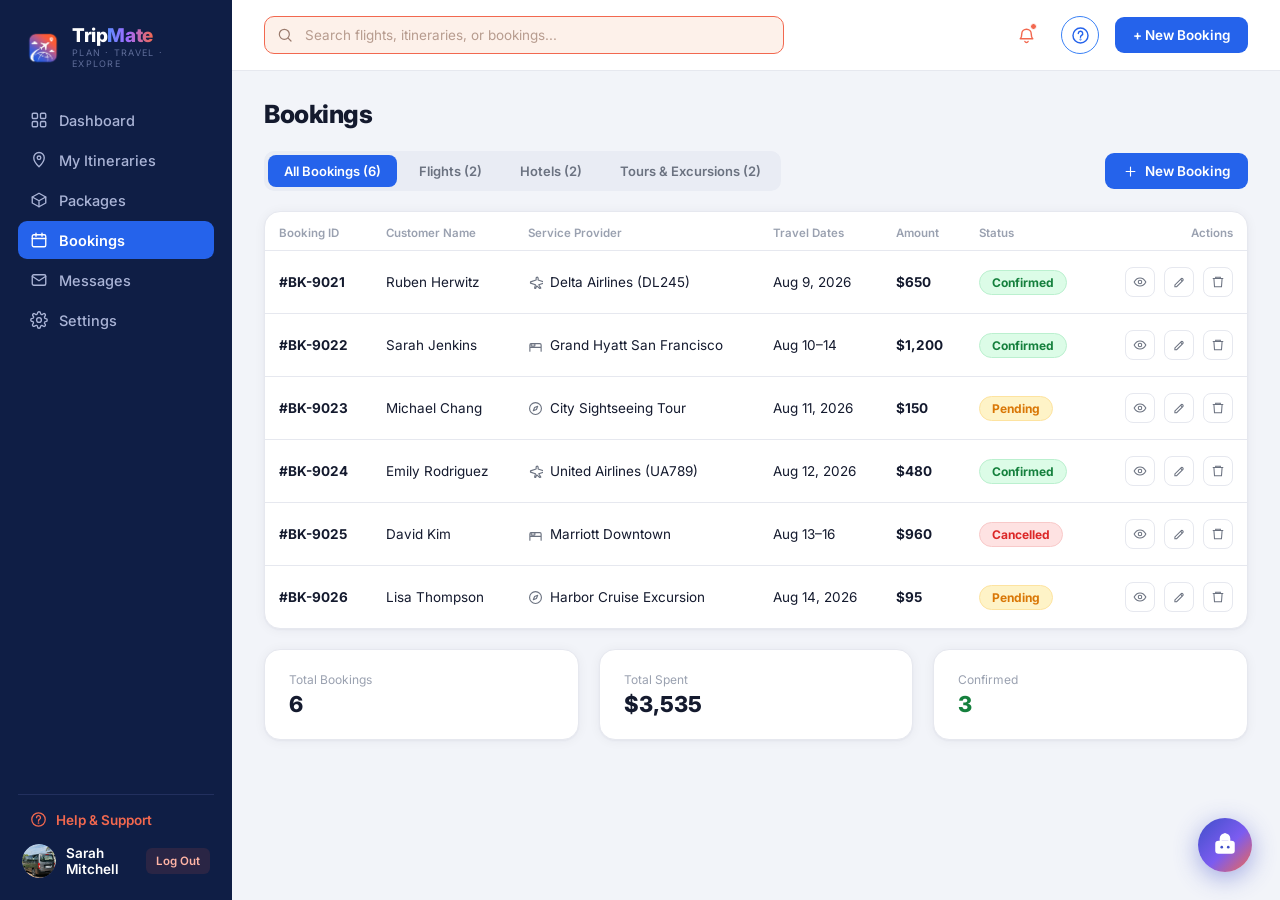
==== commit 4c08f255: "Add files via upload" ====
--- a/bookings.html
+++ b/bookings.html
@@ -4,6 +4,7 @@
 <meta charset="UTF-8">
 <meta name="viewport" content="width=device-width, initial-scale=1.0">
 <title>Bookings — TripMate</title>
+<link rel="icon" type="image/png" href="uploads/avatars/Icon.png">
 <link rel="stylesheet" href="css/styles.css">
 </head>
 <body>
--- a/css/styles.css
+++ b/css/styles.css
@@ -739,3 +739,90 @@
 .forgot-back    { display: block; text-align: center; margin-top: 16px; font-size: 13px; color: var(--coral-500); font-weight: 600; }
 .forgot-back:hover { text-decoration: underline; }
 @media (max-width: 768px) { .auth-art { display: none; } .auth-panel { padding: 24px 20px; } .hero-h1 { font-size: 36px; } .hero-section { padding: 60px 24px; } .features-section { padding: 60px 24px; } .landing-nav { padding: 14px 20px; } .landing-footer { padding: 24px 20px; } }
+
+/* ===================================================================
+   HELP MODAL — full styles imported from tripmate/shared/styles.css
+   =================================================================== */
+
+/* FAQ items */
+.faq-item.open .faq-question { background: var(--blue-100); color: var(--blue-600); }
+.faq-chevron { width:20px; height:20px; stroke:var(--text-muted); stroke-width:2; fill:none; transition:all .3s cubic-bezier(.4,0,.2,1); flex-shrink:0; }
+.faq-item.open .faq-chevron { transform:rotate(180deg); stroke:var(--blue-600); }
+.faq-answer { padding:0 24px 24px; color:var(--text-muted); line-height:1.6; font-size:14px; display:none; }
+.faq-item.open .faq-answer { display:block; animation:fadeInDown .3s ease; }
+.faq-answer p { margin:0 0 16px; } .faq-answer p:last-of-type { margin-bottom:20px; }
+.faq-answer ul { margin:16px 0; padding-left:20px; }
+.faq-answer li { margin-bottom:8px; color:var(--text); }
+.faq-answer strong { color:var(--blue-600); font-weight:600; }
+.faq-helpful { display:flex; align-items:center; gap:12px; margin-top:20px; padding-top:16px; border-top:1px solid var(--border); }
+.faq-helpful span { font-size:13px; font-weight:500; color:var(--text-muted); }
+.faq-vote { background:none; border:1px solid var(--border); border-radius:6px; padding:6px 10px; font-size:12px; cursor:pointer; transition:all .2s; }
+.faq-vote:hover { border-color:var(--blue-500); background:var(--blue-100); color:var(--blue-600); }
+.faq-categories { display:flex; flex-direction:column; gap:32px; }
+.faq-category h4 { font-size:18px; font-weight:700; margin:0 0 20px; color:var(--text); display:flex; align-items:center; gap:8px; }
+.faq-category h4::before { content:''; width:4px; height:20px; background:linear-gradient(135deg,var(--blue-500),var(--blue-600)); border-radius:2px; }
+.faq-items { display:flex; flex-direction:column; gap:12px; }
+.faq-item { border:1px solid var(--border); border-radius:12px; overflow:hidden; transition:all .3s cubic-bezier(.4,0,.2,1); background:#fff; }
+.faq-item:hover { box-shadow:0 4px 12px -4px rgba(0,0,0,.1); border-color:#c1d4fd; }
+.faq-item.open { border-color:var(--blue-500); box-shadow:0 8px 25px -8px rgba(59,130,246,.2); }
+.faq-question { display:flex; align-items:center; justify-content:space-between; padding:20px 24px; cursor:pointer; font-weight:600; color:var(--text); font-size:15px; line-height:1.5; transition:all .2s; }
+.faq-search { position:relative; margin-bottom:32px; }
+.faq-search .search-icon { position:absolute; left:16px; top:50%; transform:translateY(-50%); width:20px; height:20px; stroke:var(--text-muted); stroke-width:2; fill:none; }
+.faq-search input { width:100%; padding:16px 16px 16px 48px; border:2px solid var(--border); border-radius:12px; font-size:16px; transition:all .2s; background:var(--bg); font-family:inherit; }
+.faq-search input:focus { outline:none; border-color:var(--blue-500); box-shadow:0 0 0 3px rgba(59,130,246,.1); background:#fff; }
+
+/* Contact method cards */
+.contact-methods { display:grid; grid-template-columns:repeat(auto-fit,minmax(280px,1fr)); gap:20px; margin-bottom:40px; }
+.contact-method-card { display:flex; align-items:center; gap:16px; padding:24px; border:1px solid var(--border); border-radius:16px; transition:all .3s cubic-bezier(.4,0,.2,1); background:#fff; cursor:pointer; }
+.contact-method-card:hover { border-color:var(--blue-500); box-shadow:0 4px 12px -4px rgba(59,130,246,.3); transform:translateY(-1px); }
+.contact-method-icon { width:48px; height:48px; border-radius:12px; background:linear-gradient(135deg,var(--blue-500),var(--blue-600)); display:flex; align-items:center; justify-content:center; flex-shrink:0; }
+.contact-method-icon svg { width:24px; height:24px; stroke:#fff; stroke-width:2; fill:none; }
+.contact-method-content h4 { font-size:16px; font-weight:600; margin:0 0 4px; color:var(--text); }
+.contact-method-content p  { font-size:15px; font-weight:500; margin:0 0 4px; color:var(--blue-600); }
+.contact-response-time { font-size:13px; color:var(--text-muted); }
+
+/* Contact form wrapper */
+.contact-form-wrapper { background:var(--bg); border-radius:16px; padding:32px; border:1px solid var(--border); }
+.contact-form-header { margin-bottom:24px; }
+.contact-form-header h4 { font-size:20px; font-weight:700; margin:0 0 8px; color:var(--text); }
+.contact-form-header p  { margin:0; color:var(--text-muted); font-size:15px; }
+.modern-contact-form { display:flex; flex-direction:column; gap:24px; }
+.form-row { display:grid; grid-template-columns:1fr 1fr; gap:20px; }
+.form-field { display:flex; flex-direction:column; gap:8px; }
+.form-field label { font-size:14px; font-weight:600; color:var(--text); }
+.form-field input, .form-field select, .form-field textarea { padding:14px 16px; border:2px solid var(--border); border-radius:10px; font-size:15px; font-family:inherit; background:#fff; transition:all .2s; resize:vertical; }
+.form-field input:focus, .form-field select:focus, .form-field textarea:focus { outline:none; border-color:var(--blue-500); box-shadow:0 0 0 3px rgba(59,130,246,.1); }
+.message-counter { text-align:right; font-size:12px; color:var(--text-muted); margin-top:4px; }
+.btn-submit { display:flex; align-items:center; justify-content:center; gap:12px; padding:16px 32px; background:linear-gradient(135deg,var(--blue-500),var(--blue-600)); color:#fff; border:none; border-radius:12px; font-size:16px; font-weight:600; cursor:pointer; transition:all .3s cubic-bezier(.4,0,.2,1); min-height:56px; font-family:inherit; }
+.btn-submit:hover:not(:disabled) { transform:translateY(-2px); box-shadow:0 8px 25px -8px rgba(59,130,246,.5); }
+.btn-submit:disabled { opacity:.7; cursor:not-allowed; }
+.submit-icon { width:20px; height:20px; fill:#fff; transition:transform .3s; }
+.submit-icon.spinning { animation:spin 1s linear infinite; }
+
+/* Scrollbar for modal body */
+.help-modal-body::-webkit-scrollbar { width:6px; }
+.help-modal-body::-webkit-scrollbar-track { background:transparent; }
+.help-modal-body::-webkit-scrollbar-thumb { background:var(--border); border-radius:3px; }
+.help-modal-body::-webkit-scrollbar-thumb:hover { background:var(--text-muted); }
+
+/* Extra animations */
+@keyframes fadeInDown { from{opacity:0;transform:translateY(-10px)} to{opacity:1;transform:translateY(0)} }
+
+/* Mobile overrides for help modal */
+@media (max-width: 768px) {
+  .help-modal { width:100vw; height:100vh; max-height:100vh; border-radius:0; margin:0; }
+  .help-modal-header { padding:20px; }
+  .help-modal-title { gap:16px; }
+  .help-icon-wrapper { width:48px; height:48px; }
+  .help-modal-title h2 { font-size:24px; }
+  .help-quick-actions { padding:20px; grid-template-columns:1fr; gap:16px; }
+  .quick-action-item { padding:20px; gap:16px; }
+  .help-section { padding:20px; }
+  .contact-methods { grid-template-columns:1fr; gap:16px; margin-bottom:24px; }
+  .contact-method-card { padding:20px; }
+  .contact-form-wrapper { padding:20px; }
+  .form-row { grid-template-columns:1fr; gap:16px; }
+  .faq-question { padding:16px 20px; font-size:14px; }
+  .faq-answer { padding:0 20px 20px; }
+  .faq-helpful { flex-wrap:wrap; gap:8px; }
+}
